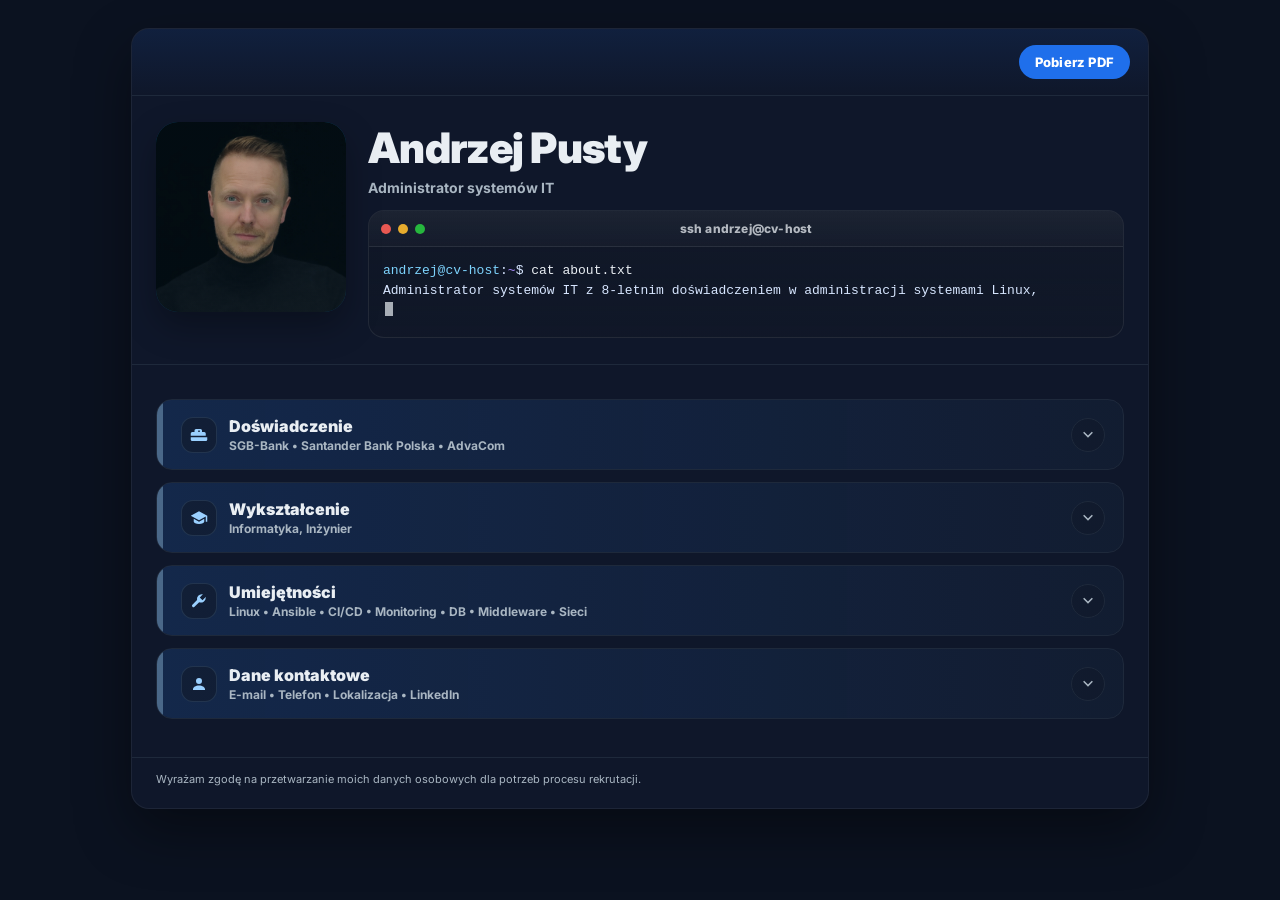
==== index.html @ fb17d96f "test" ====
<!DOCTYPE html>
<html lang="pl">
<head>
<meta charset="UTF-8" />
<meta name="viewport" content="width=device-width, initial-scale=1.0"/>
<title>Andrzej Pusty — CV</title>
<meta name="description" content="Administrator systemów IT. Linux, automatyzacja, CI/CD, monitoring, bazy danych, HA.">

<link rel="preconnect" href="https://fonts.googleapis.com">
<link rel="preconnect" href="https://fonts.gstatic.com" crossorigin>
<link href="https://fonts.googleapis.com/css2?family=Inter:wght@400;600;700;800;900&display=swap" rel="stylesheet">

<style>
/* ZAWSZE DARK */
:root{
  --navy:#0b4f78;
  --navy2:#083f60;
  --accent:#1f6feb;

  --text:#e9eef3;
  --muted:#a9b6c2;
  --line:#1e293b;

  --bg:#0f172a;
  --pageBg:#0b1220;

  --card:#111827;
  --shadow:0 22px 55px rgba(0,0,0,.40);

  --chip:#132a3d;
  --chipText:#9ad0ff;

  --radius:18px;
}

*{box-sizing:border-box;}
body{
  margin:0;
  font-family:Inter, Arial, sans-serif;
  background:var(--pageBg);
  color:var(--text);
}

/* page */
.wrap{
  max-width:1050px;
  margin:28px auto;
  padding:0 16px;
}

.shell{
  background:var(--bg);
  border-radius:var(--radius);
  box-shadow:var(--shadow);
  overflow:hidden;
  border:1px solid rgba(255,255,255,.06);
}

/* header / actions */
.topbar{
  display:flex;
  justify-content:flex-end;
  gap:12px;
  padding:16px 18px;
  border-bottom:1px solid var(--line);
  background:linear-gradient(180deg, rgba(31,111,235,.10), rgba(31,111,235,0));
}

.btn{
  border:0;
  cursor:pointer;
  border-radius:999px;
  padding:9px 16px;
  font-weight:800;
  font-size:13px;
  background:var(--accent);
  color:#fff;
  transition:.2s;
  letter-spacing:.2px;
  text-decoration:none;
  display:inline-flex;
  align-items:center;
  justify-content:center;
}
.btn:hover{
  transform:translateY(-2px);
  box-shadow:0 10px 20px rgba(0,0,0,.25);
}

/* hero */
.hero{
  display:grid;
  grid-template-columns: 190px 1fr;
  gap:22px;
  padding:26px 24px;
  border-bottom:1px solid var(--line);
}

.avatar{
  width:190px;
  height:190px;
  border-radius:22px;
  overflow:hidden;
  background:linear-gradient(180deg, var(--navy), var(--navy2));
  position:relative;
  box-shadow:0 14px 34px rgba(0,0,0,.30);
}
.avatar img{
  width:100%;
  height:100%;
  object-fit:cover;
  display:block;
  filter:saturate(1.05) contrast(1.02);
}
.avatar::after{
  content:"";
  position:absolute;
  inset:0;
  background:linear-gradient(180deg, rgba(11,79,120,.14), rgba(8,63,96,.18));
  pointer-events:none;
}

/* hero text */
.hero h1{
  margin:0;
  font-size:42px;
  font-weight:900;
  letter-spacing:-.7px;
}
.hero .role{
  margin:6px 0 14px;
  font-size:14px;
  color:var(--muted);
  font-weight:700;
}

/* TERMINAL */
.terminal{
  border:1px solid rgba(255,255,255,.08);
  border-radius:16px;
  overflow:hidden;
  max-width:820px;
  background:linear-gradient(180deg, rgba(17,24,39,.85), rgba(17,24,39,.65));
}

.term-bar{
  display:flex;
  align-items:center;
  justify-content:space-between;
  padding:10px 12px;
  border-bottom:1px solid rgba(255,255,255,.06);
  background:linear-gradient(180deg, rgba(255,255,255,.05), rgba(255,255,255,.02));
}

.dots{
  display:flex;
  gap:7px;
}
.dot{
  width:10px;
  height:10px;
  border-radius:999px;
  opacity:.9;
}
.dot.red{ background:#ff5f57; }
.dot.yellow{ background:#febc2e; }
.dot.green{ background:#28c840; }

.term-title{
  font-size:12px;
  font-weight:800;
  color:rgba(233,238,243,.75);
  letter-spacing:.2px;
}
.term-body{
  padding:14px 14px 16px;
  font-family: ui-monospace, SFMono-Regular, Menlo, Monaco, Consolas, "Liberation Mono", "Courier New", monospace;
  font-size:13px;
  line-height:1.55;
  color:#d7e6ff;
}

.prompt{
  color:#7dd3fc;
}
.path{
  color:#a78bfa;
}
.cmd{
  color:#e9eef3;
}

#typeTarget{
  white-space:pre-wrap; /* zachowaj nowe linie */
  word-break:break-word;
}

/* kursor */
.cursor{
  display:inline-block;
  width:8px;
  margin-left:2px;
  background:rgba(233,238,243,.7);
  height:1.1em;
  vertical-align:-2px;
  animation:blink 1s steps(2, jump-none) infinite;
}
@keyframes blink{
  50%{ opacity:0; }
}

/* accordions */
.content{
  padding:22px 24px 26px;
}

details.acc{
  background:var(--card);
  border:1px solid var(--line);
  border-radius:16px;
  padding:0;
  margin:12px 0;
  overflow:hidden;
  transition:.2s ease;
}

/* niebieskie wyróżnienie */
summary{
  list-style:none;
  cursor:pointer;
  padding:16px 18px;
  display:flex;
  align-items:center;
  justify-content:space-between;
  gap:12px;
  user-select:none;

  background:linear-gradient(90deg, rgba(31,111,235,.18), rgba(31,111,235,.05));
  border-left:6px solid rgba(154,208,255,.42);
}
summary::-webkit-details-marker{display:none;}

.sum-left{
  display:flex;
  align-items:center;
  gap:12px;
  min-width:0;
}
.icon{
  width:36px;
  height:36px;
  border-radius:12px;
  background:rgba(17,24,39,.55);
  display:grid;
  place-items:center;
  color:#9ad0ff;
  flex:0 0 auto;
  border:1px solid rgba(154,208,255,.12);
}
.sum-title{
  font-weight:900;
  font-size:16px;
  margin:0;
}
.sum-hint{
  font-size:12px;
  font-weight:700;
  color:var(--muted);
  margin-top:2px;

  white-space:nowrap;
  overflow:hidden;
  text-overflow:ellipsis;
  max-width:560px;
}

.chev{
  width:34px;
  height:34px;
  border-radius:999px;
  border:1px solid var(--line);
  display:grid;
  place-items:center;
  color:var(--muted);
  transition:.2s ease;
  flex:0 0 auto;
  background:rgba(17,24,39,.40);
}
details[open] summary .chev{
  transform:rotate(180deg);
  color:#9ad0ff;
  border-color:rgba(154,208,255,.20);
}
details.acc[open]{
  box-shadow:0 14px 30px rgba(0,0,0,.25);
}

.acc-body{
  padding:0 18px 18px 18px;
  border-top:1px solid var(--line);
}

/* inner cards */
.item{
  border:1px solid var(--line);
  border-radius:14px;
  padding:16px 16px;
  margin-top:14px;
  background:linear-gradient(180deg, rgba(255,255,255,.03), rgba(255,255,255,0));
}

.date{
  font-size:12px;
  font-weight:800;
  color:var(--muted);
  margin-bottom:6px;
}
.title{
  font-size:16px;
  font-weight:900;
  margin:0;
}
.company{
  font-size:14px;
  font-style:italic;
  color:var(--muted);
  margin:4px 0 10px;
}
.bullets{
  margin:0;
  padding-left:18px;
  font-size:14px;
  line-height:1.65;
}

/* chips */
.chips{ margin-top:10px; }
.chip{
  display:inline-flex;
  align-items:center;
  padding:7px 13px;
  border-radius:999px;
  font-size:12px;
  font-weight:800;
  background:var(--chip);
  color:var(--chipText);
  margin:6px 8px 0 0;
  border:1px solid rgba(154,208,255,.14);
}

/* contact grid */
.contact-grid{
  display:grid;
  grid-template-columns:1fr 1fr;
  gap:12px;
  margin-top:14px;
}
.kv{
  border:1px solid var(--line);
  border-radius:14px;
  padding:14px;
  background:linear-gradient(180deg, rgba(31,111,235,.08), rgba(31,111,235,0));
}
.k{
  font-size:11px;
  font-weight:900;
  letter-spacing:.9px;
  text-transform:uppercase;
  color:var(--muted);
  margin-bottom:6px;
}
.v{
  font-size:14px;
  font-weight:700;
}
.v a{
  color:inherit;
  text-decoration:none;
  border-bottom:1px dashed rgba(154,208,255,.35);
}
.v a:hover{ border-bottom-style:solid; }

/* footer */
.footer{
  font-size:11px;
  color:var(--muted);
  padding:14px 24px 22px;
  border-top:1px solid var(--line);
}

/* responsive */
@media(max-width:780px){
  .hero{ grid-template-columns:1fr; }
  .avatar{ width:150px; height:150px; }
  .hero h1{ font-size:34px; }
  .contact-grid{ grid-template-columns:1fr; }

  /* MOBILE: zawijaj hinty do 2 linii */
  .sum-hint{
    white-space:normal;
    overflow:visible;
    text-overflow:clip;
    max-width:none;

    display:-webkit-box;
    -webkit-line-clamp:2;
    -webkit-box-orient:vertical;
    line-height:1.25;
  }

  summary{ padding:14px 14px; }
  .sum-left{ gap:10px; }
  .icon{ width:34px; height:34px; border-radius:11px; }
}

/* PRINT (zostawiamy, ale PDF pobierasz jako plik z linka) */
@media print{
  body{ background:#fff; color:#111; }
  .wrap{ margin:0; padding:0; }
  .shell{ box-shadow:none; border:none; border-radius:0; }
  .topbar{ display:none; }
}
</style>
</head>

<body>

<div class="wrap">
  <div class="shell">

    <div class="topbar">
      <a class="btn" href="CV_Andrzej%20Pusty.pdf" download="CV_Andrzej Pusty.pdf">Pobierz PDF</a>
    </div>

    <section class="hero">
      <div class="avatar" aria-label="Zdjęcie profilowe">
        <img src="andrzej.jpg" alt="Andrzej Pusty" />
      </div>

      <div>
        <h1>Andrzej Pusty</h1>
        <div class="role">Administrator systemów IT</div>

        <!-- Terminal z animacją pisania -->
        <div class="terminal" aria-label="Opis w stylu terminala">
          <div class="term-bar">
            <div class="dots" aria-hidden="true">
              <span class="dot red"></span>
              <span class="dot yellow"></span>
              <span class="dot green"></span>
            </div>
            <div class="term-title">ssh andrzej@cv-host</div>
            <div style="width:44px"></div>
          </div>
          <div class="term-body">
            <div>
              <span class="prompt">andrzej@cv-host</span>:<span class="path">~</span>$ <span class="cmd">cat about.txt</span>
            </div>
            <div id="typeTarget"></div><span class="cursor" id="cursor"></span>
          </div>
        </div>

      </div>
    </section>

    <section class="content">

      <!-- DOŚWIADCZENIE -->
      <details class="acc" id="exp">
        <summary>
          <div class="sum-left">
            <div class="icon" aria-hidden="true">
              <svg width="18" height="18" viewBox="0 0 24 24" fill="currentColor">
                <path d="M10 4h4a2 2 0 0 1 2 2v2h3a2 2 0 0 1 2 2v3H1v-3a2 2 0 0 1 2-2h3V6a2 2 0 0 1 2-2zm1 4h2V6h-2v2z"/>
                <path d="M1 15h22v3a2 2 0 0 1-2 2H3a2 2 0 0 1-2-2v-3z"/>
              </svg>
            </div>
            <div>
              <div class="sum-title">Doświadczenie</div>
              <div class="sum-hint">SGB-Bank • Santander Bank Polska • AdvaCom</div>
            </div>
          </div>
          <div class="chev" aria-hidden="true">
            <svg width="18" height="18" viewBox="0 0 24 24" fill="currentColor">
              <path d="M12 15.5 5.5 9l1.4-1.4L12 12.7l5.1-5.1L18.5 9 12 15.5z"/>
            </svg>
          </div>
        </summary>

        <div class="acc-body">
          <div class="item">
            <div class="date">12.2024 – obecnie</div>
            <p class="title">Administrator systemów IT</p>
            <p class="company">SGB-Bank</p>
            <ul class="bullets">
              <li>Administracja systemami Linux oraz aplikacjami bankowymi</li>
              <li>Automatyzacja procesów (Ansible, Bash)</li>
              <li>Analiza logów i rozwiązywanie problemów</li>
              <li>Współpraca z developerami</li>
            </ul>
            <div class="chips">
              <span class="chip">Linux</span>
              <span class="chip">Ansible</span>
              <span class="chip">Docker</span>
            </div>
          </div>

          <div class="item">
            <div class="date">02.2018 – 11.2024</div>
            <p class="title">Administrator systemów IT</p>
            <p class="company">Santander Bank Polska</p>
            <ul class="bullets">
              <li>Administracja Linux</li>
              <li>Docker i CI/CD</li>
              <li>Wdrażanie aplikacji test/prod</li>
              <li>Patchowanie, on-call, DR</li>
              <li>Zarządzanie bazami danych</li>
            </ul>
            <div class="chips">
              <span class="chip">Linux</span>
              <span class="chip">Docker</span>
              <span class="chip">PostgreSQL</span>
              <span class="chip">Oracle</span>
            </div>
          </div>

          <div class="item">
            <div class="date">02.2009 – 04.2018</div>
            <p class="title">Informatyk</p>
            <p class="company">AdvaCom Sp. z o.o.</p>
            <ul class="bullets">
              <li>LAN/WLAN/WAN</li>
              <li>VMware, Windows, Linux</li>
              <li>Firewall (Fortigate, Cisco)</li>
              <li>Backup i wsparcie użytkowników</li>
            </ul>
            <div class="chips">
              <span class="chip">VMware</span>
              <span class="chip">Windows</span>
              <span class="chip">Nagios</span>
            </div>
          </div>
        </div>
      </details>

      <!-- WYKSZTAŁCENIE -->
      <details class="acc" id="edu">
        <summary>
          <div class="sum-left">
            <div class="icon" aria-hidden="true">
              <svg width="18" height="18" viewBox="0 0 24 24" fill="currentColor">
                <path d="M12 3 1 9l11 6 9-4.9V17h2V9L12 3z"/>
                <path d="M5 13v4c0 1 3 3 7 3s7-2 7-3v-4l-7 4-7-4z"/>
              </svg>
            </div>
            <div>
              <div class="sum-title">Wykształcenie</div>
              <div class="sum-hint">Informatyka, Inżynier</div>
            </div>
          </div>
          <div class="chev" aria-hidden="true">
            <svg width="18" height="18" viewBox="0 0 24 24" fill="currentColor">
              <path d="M12 15.5 5.5 9l1.4-1.4L12 12.7l5.1-5.1L18.5 9 12 15.5z"/>
            </svg>
          </div>
        </summary>

        <div class="acc-body">
          <div class="item">
            <div class="date">10.2002 – 05.2006</div>
            <p class="title">Informatyka, Inżynier</p>
            <p class="company">Wyższa Szkoła Humanistyczno-Ekonomiczna w Łodzi</p>
          </div>
        </div>
      </details>

      <!-- UMIEJĘTNOŚCI -->
      <details class="acc" id="skills">
        <summary>
          <div class="sum-left">
            <div class="icon" aria-hidden="true">
              <svg width="18" height="18" viewBox="0 0 24 24" fill="currentColor">
                <path d="M21 7.5a6.5 6.5 0 0 1-8.8 6.1L6 19.8a2 2 0 0 1-2.8 0 2 2 0 0 1 0-2.8l6.2-6.2A6.5 6.5 0 0 1 16.5 3c.2 0 .5 0 .7.1L13 7.3l3.7 3.7 4.2-4.2c.1.2.1.5.1.7z"/>
              </svg>
            </div>
            <div>
              <div class="sum-title">Umiejętności</div>
              <div class="sum-hint">Linux • Ansible • CI/CD • Monitoring • DB • Middleware • Sieci</div>
            </div>
          </div>
          <div class="chev" aria-hidden="true">
            <svg width="18" height="18" viewBox="0 0 24 24" fill="currentColor">
              <path d="M12 15.5 5.5 9l1.4-1.4L12 12.7l5.1-5.1L18.5 9 12 15.5z"/>
            </svg>
          </div>
        </summary>

        <div class="acc-body">
          <div class="chips">
            <span class="chip">Linux (RHEL)</span>
            <span class="chip">Windows Server</span>
            <span class="chip">Ansible</span>
            <span class="chip">Bash</span>
            <span class="chip">Jenkins</span>
            <span class="chip">GitLab CI/CD</span>
            <span class="chip">Zabbix</span>
            <span class="chip">Nagios</span>
            <span class="chip">Grafana</span>
            <span class="chip">Dynatrace</span>
            <span class="chip">Docker</span>
            <span class="chip">Tomcat</span>
            <span class="chip">Apache</span>
            <span class="chip">PostgreSQL</span>
            <span class="chip">Oracle</span>
            <span class="chip">MongoDB</span>
            <span class="chip">Kafka</span>
            <span class="chip">RabbitMQ</span>
            <span class="chip">Hazelcast</span>
            <span class="chip">Fortigate</span>
            <span class="chip">SonicWall</span>
            <span class="chip">Cisco</span>
          </div>

          <div class="item" style="margin-top:14px;">
            <div class="date">Certyfikat</div>
            <p class="title">Cisco CCNA (200-125)</p>
          </div>
        </div>
      </details>

      <!-- KONTAKT -->
      <details class="acc" id="contact">
        <summary>
          <div class="sum-left">
            <div class="icon" aria-hidden="true">
              <svg width="18" height="18" viewBox="0 0 24 24" fill="currentColor">
                <path d="M12 12a4 4 0 1 0-4-4 4 4 0 0 0 4 4zm0 2c-4.4 0-8 2.2-8 5v1h16v-1c0-2.8-3.6-5-8-5z"/>
              </svg>
            </div>
            <div>
              <div class="sum-title">Dane kontaktowe</div>
              <div class="sum-hint">E-mail • Telefon • Lokalizacja • LinkedIn</div>
            </div>
          </div>
          <div class="chev" aria-hidden="true">
            <svg width="18" height="18" viewBox="0 0 24 24" fill="currentColor">
              <path d="M12 15.5 5.5 9l1.4-1.4L12 12.7l5.1-5.1L18.5 9 12 15.5z"/>
            </svg>
          </div>
        </summary>

        <div class="acc-body">
          <div class="contact-grid">
            <div class="kv">
              <div class="k">E-mail</div>
              <div class="v"><a href="mailto:andrzej.pusty@gmail.com">andrzej.pusty@gmail.com</a></div>
            </div>

            <div class="kv">
              <div class="k">Telefon</div>
              <div class="v"><a href="tel:+48697474570">+48 697 474 570</a></div>
            </div>

            <div class="kv">
              <div class="k">Lokalizacja</div>
              <div class="v">Poznań</div>
            </div>

            <div class="kv">
              <div class="k">LinkedIn</div>
              <div class="v">
                <a href="https://www.linkedin.com/in/example-profile" target="_blank" rel="noreferrer">
                  linkedin.com/in/example-profile
                </a>
              </div>
            </div>
          </div>
        </div>
      </details>

    </section>

    <div class="footer">
      Wyrażam zgodę na przetwarzanie moich danych osobowych dla potrzeb procesu rekrutacji.
    </div>

  </div>
</div>

<script>
/* zawsze zwinięte na starcie */
function closeAllAccordions(){
  document.querySelectorAll('details.acc').forEach(d => {
    d.removeAttribute('open');
    d.open = false;
  });
}
document.addEventListener('DOMContentLoaded', closeAllAccordions);

/* Typewriter (terminal) */
const aboutText =
`Administrator systemów IT z 8-letnim doświadczeniem w administracji systemami Linux,
automatyzacji procesów IT oraz zarządzaniu bazami danych. Specjalizuję się w
monitorowaniu systemów, analizie logów i utrzymaniu infrastruktury IT. Posiadam
doświadczenie w pracy z rozwiązaniami CI/CD, zapewnianiu wysokiej dostępności usług oraz
optymalizacji procesów IT. Skutecznie rozwiązuję problemy aplikacyjne i systemowe w
środowiskach testowych oraz produkcyjnych`;

function typeInto(el, text, speedMs = 16){
  let i = 0;
  const tick = () => {
    // „pisanie” znak po znaku
    el.textContent = text.slice(0, i);
    i++;
    if(i <= text.length){
      // lekka losowość jak w terminalu
      const jitter = Math.random() < 0.04 ? 70 : 0;
      setTimeout(tick, speedMs + jitter);
    }else{
      // schowaj kursor po zakończeniu po chwili
      const cursor = document.getElementById('cursor');
      if(cursor) setTimeout(() => cursor.style.display = 'none', 600);
    }
  };
  tick();
}

document.addEventListener('DOMContentLoaded', () => {
  const target = document.getElementById('typeTarget');
  if(target) typeInto(target, aboutText, 14);
});
</script>

</body>
</html>
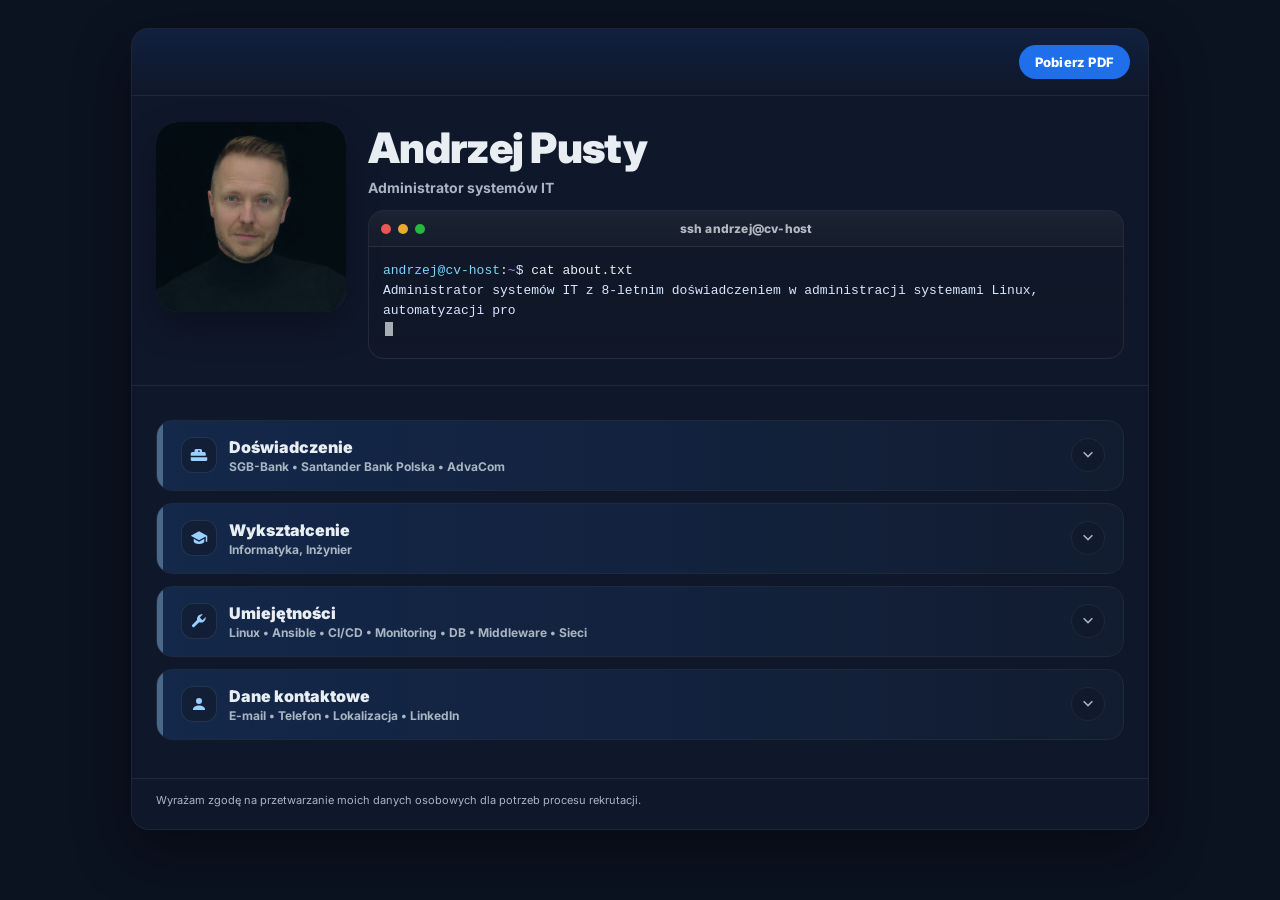
==== commit feae01a1: "test" ====
--- a/index.html
+++ b/index.html
@@ -669,8 +669,8 @@
             <div class="kv">
               <div class="k">LinkedIn</div>
               <div class="v">
-                <a href="https://www.linkedin.com/in/example-profile" target="_blank" rel="noreferrer">
-                  linkedin.com/in/example-profile
+                <a href="https://www.linkedin.com/in/andrzej-pusty" target="_blank" rel="noreferrer">
+                  linkedin.com/in/andrzej-pusty
                 </a>
               </div>
             </div>
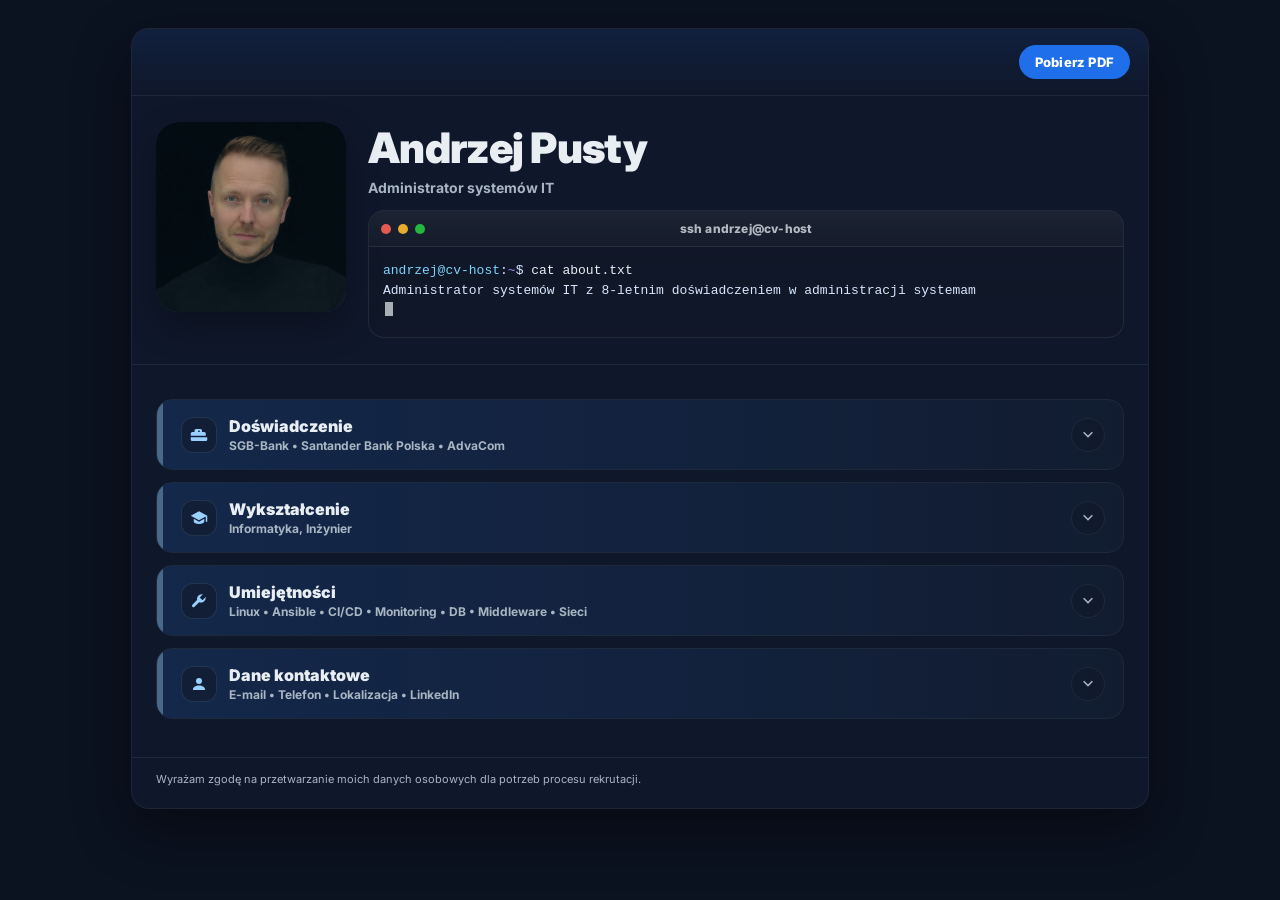
==== commit f33325d1: "Improve CV page accessibility and SEO metadata" ====
--- a/index.html
+++ b/index.html
@@ -5,6 +5,14 @@
 <meta name="viewport" content="width=device-width, initial-scale=1.0"/>
 <title>Andrzej Pusty — CV</title>
 <meta name="description" content="Administrator systemów IT. Linux, automatyzacja, CI/CD, monitoring, bazy danych, HA.">
+<link rel="canonical" href="./">
+<meta property="og:type" content="website">
+<meta property="og:locale" content="pl_PL">
+<meta property="og:title" content="Andrzej Pusty — CV">
+<meta property="og:description" content="Administrator systemów IT. Linux, automatyzacja, CI/CD, monitoring, bazy danych, HA.">
+<meta name="twitter:card" content="summary_large_image">
+<meta name="twitter:title" content="Andrzej Pusty — CV">
+<meta name="twitter:description" content="Administrator systemów IT. Linux, automatyzacja, CI/CD, monitoring, bazy danych, HA.">
 
 <link rel="preconnect" href="https://fonts.googleapis.com">
 <link rel="preconnect" href="https://fonts.gstatic.com" crossorigin>
@@ -86,6 +94,12 @@
   transform:translateY(-2px);
   box-shadow:0 10px 20px rgba(0,0,0,.25);
 }
+.btn:focus-visible,
+summary:focus-visible,
+.v a:focus-visible{
+  outline:2px solid #9ad0ff;
+  outline-offset:3px;
+}
 
 /* hero */
 .hero{
@@ -413,6 +427,13 @@
   .icon{ width:34px; height:34px; border-radius:11px; }
 }
 
+@media (prefers-reduced-motion: reduce){
+  *, *::before, *::after{
+    animation:none !important;
+    transition:none !important;
+  }
+}
+
 /* PRINT (zostawiamy, ale PDF pobierasz jako plik z linka) */
 @media print{
   body{ background:#fff; color:#111; }
@@ -456,7 +477,7 @@
             <div>
               <span class="prompt">andrzej@cv-host</span>:<span class="path">~</span>$ <span class="cmd">cat about.txt</span>
             </div>
-            <div id="typeTarget"></div><span class="cursor" id="cursor"></span>
+            <div id="typeTarget">Administrator systemów IT z 8-letnim doświadczeniem w administracji systemami Linux, automatyzacji procesów IT oraz zarządzaniu bazami danych. Specjalizuję się w monitorowaniu systemów, analizie logów i utrzymaniu infrastruktury IT. Posiadam doświadczenie w pracy z rozwiązaniami CI/CD, zapewnianiu wysokiej dostępności usług oraz optymalizacji procesów IT. Skutecznie rozwiązuję problemy aplikacyjne i systemowe w środowiskach testowych oraz produkcyjnych.</div><span class="cursor" id="cursor"></span>
           </div>
         </div>
 
@@ -698,13 +719,7 @@
 document.addEventListener('DOMContentLoaded', closeAllAccordions);
 
 /* Typewriter (terminal) */
-const aboutText =
-`Administrator systemów IT z 8-letnim doświadczeniem w administracji systemami Linux,
-automatyzacji procesów IT oraz zarządzaniu bazami danych. Specjalizuję się w
-monitorowaniu systemów, analizie logów i utrzymaniu infrastruktury IT. Posiadam
-doświadczenie w pracy z rozwiązaniami CI/CD, zapewnianiu wysokiej dostępności usług oraz
-optymalizacji procesów IT. Skutecznie rozwiązuję problemy aplikacyjne i systemowe w
-środowiskach testowych oraz produkcyjnych`;
+const aboutText = (document.getElementById('typeTarget')?.textContent || '').trim();
 
 function typeInto(el, text, speedMs = 16){
   let i = 0;
@@ -727,9 +742,19 @@
 
 document.addEventListener('DOMContentLoaded', () => {
   const target = document.getElementById('typeTarget');
-  if(target) typeInto(target, aboutText, 14);
+  const cursor = document.getElementById('cursor');
+  if(!target) return;
+
+  const reduceMotion = window.matchMedia('(prefers-reduced-motion: reduce)').matches;
+  if(reduceMotion){
+    target.textContent = aboutText;
+    if(cursor) cursor.style.display = 'none';
+    return;
+  }
+
+  typeInto(target, aboutText, 14);
 });
 </script>
 
 </body>
-</html>+</html>
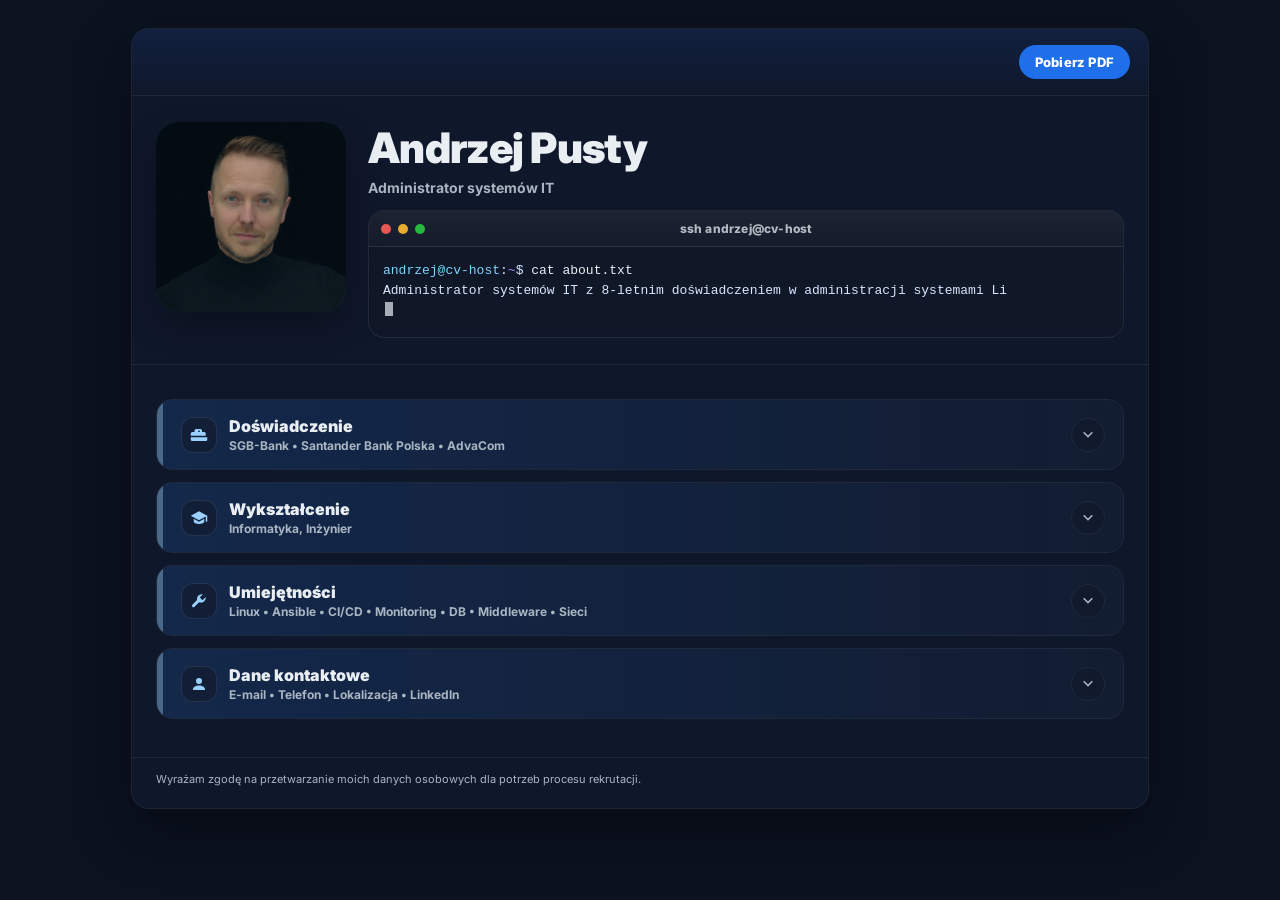
==== commit e3766b97: "Set production canonical and social image metadata" ====
--- a/index.html
+++ b/index.html
@@ -5,14 +5,18 @@
 <meta name="viewport" content="width=device-width, initial-scale=1.0"/>
 <title>Andrzej Pusty — CV</title>
 <meta name="description" content="Administrator systemów IT. Linux, automatyzacja, CI/CD, monitoring, bazy danych, HA.">
-<link rel="canonical" href="./">
+<link rel="canonical" href="https://www.andrzejpusty.pl/">
 <meta property="og:type" content="website">
 <meta property="og:locale" content="pl_PL">
 <meta property="og:title" content="Andrzej Pusty — CV">
 <meta property="og:description" content="Administrator systemów IT. Linux, automatyzacja, CI/CD, monitoring, bazy danych, HA.">
+<meta property="og:url" content="https://www.andrzejpusty.pl/">
+<meta property="og:image" content="https://www.andrzejpusty.pl/andrzej.jpg">
+<meta property="og:image:alt" content="Andrzej Pusty — zdjęcie profilowe">
 <meta name="twitter:card" content="summary_large_image">
 <meta name="twitter:title" content="Andrzej Pusty — CV">
 <meta name="twitter:description" content="Administrator systemów IT. Linux, automatyzacja, CI/CD, monitoring, bazy danych, HA.">
+<meta name="twitter:image" content="https://www.andrzejpusty.pl/andrzej.jpg">
 
 <link rel="preconnect" href="https://fonts.googleapis.com">
 <link rel="preconnect" href="https://fonts.gstatic.com" crossorigin>
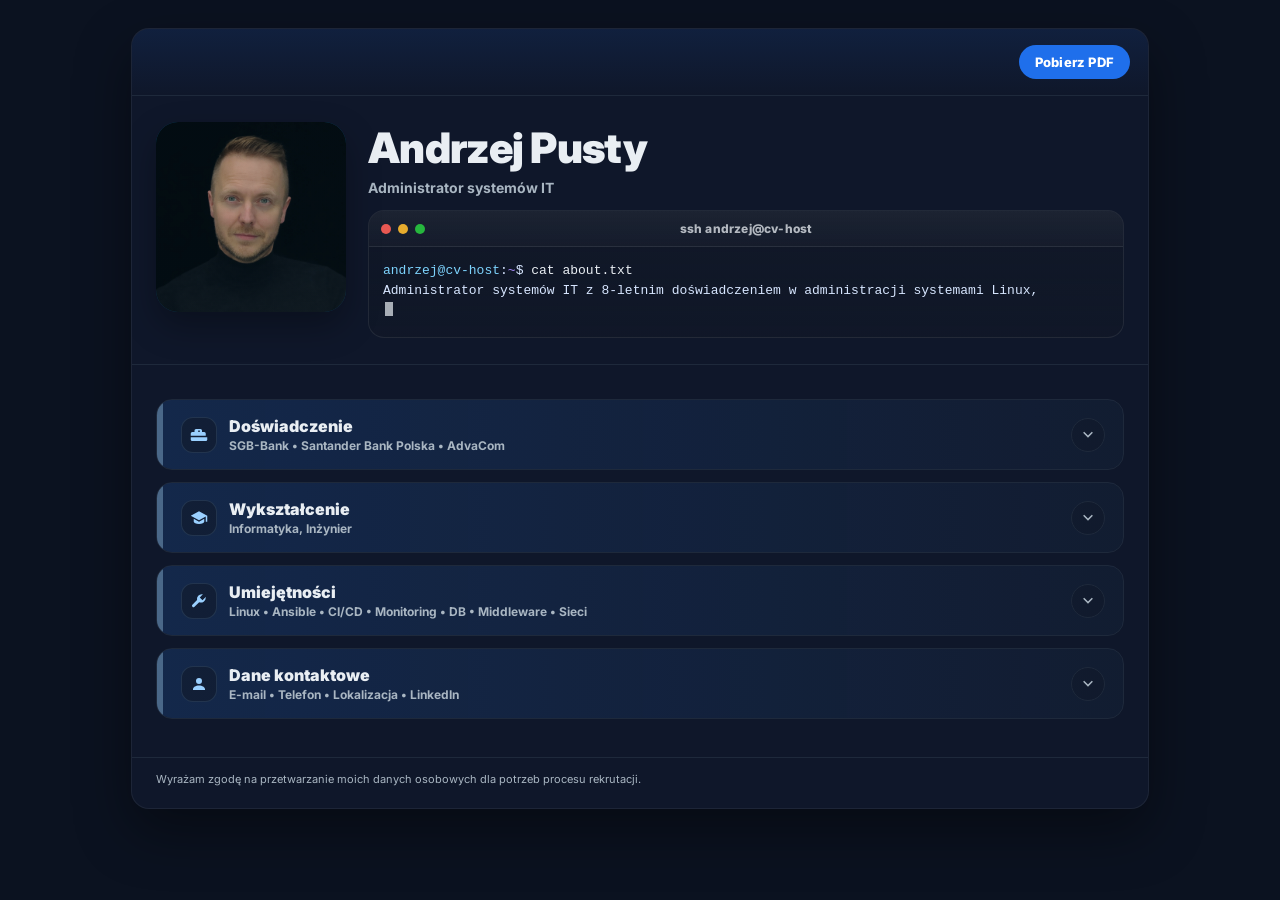
==== commit bb9e05b2: "Extract inline styles to external stylesheet" ====
--- a/index.html
+++ b/index.html
@@ -22,430 +22,7 @@
 <link rel="preconnect" href="https://fonts.gstatic.com" crossorigin>
 <link href="https://fonts.googleapis.com/css2?family=Inter:wght@400;600;700;800;900&display=swap" rel="stylesheet">
 
-<style>
-/* ZAWSZE DARK */
-:root{
-  --navy:#0b4f78;
-  --navy2:#083f60;
-  --accent:#1f6feb;
-
-  --text:#e9eef3;
-  --muted:#a9b6c2;
-  --line:#1e293b;
-
-  --bg:#0f172a;
-  --pageBg:#0b1220;
-
-  --card:#111827;
-  --shadow:0 22px 55px rgba(0,0,0,.40);
-
-  --chip:#132a3d;
-  --chipText:#9ad0ff;
-
-  --radius:18px;
-}
-
-*{box-sizing:border-box;}
-body{
-  margin:0;
-  font-family:Inter, Arial, sans-serif;
-  background:var(--pageBg);
-  color:var(--text);
-}
-
-/* page */
-.wrap{
-  max-width:1050px;
-  margin:28px auto;
-  padding:0 16px;
-}
-
-.shell{
-  background:var(--bg);
-  border-radius:var(--radius);
-  box-shadow:var(--shadow);
-  overflow:hidden;
-  border:1px solid rgba(255,255,255,.06);
-}
-
-/* header / actions */
-.topbar{
-  display:flex;
-  justify-content:flex-end;
-  gap:12px;
-  padding:16px 18px;
-  border-bottom:1px solid var(--line);
-  background:linear-gradient(180deg, rgba(31,111,235,.10), rgba(31,111,235,0));
-}
-
-.btn{
-  border:0;
-  cursor:pointer;
-  border-radius:999px;
-  padding:9px 16px;
-  font-weight:800;
-  font-size:13px;
-  background:var(--accent);
-  color:#fff;
-  transition:.2s;
-  letter-spacing:.2px;
-  text-decoration:none;
-  display:inline-flex;
-  align-items:center;
-  justify-content:center;
-}
-.btn:hover{
-  transform:translateY(-2px);
-  box-shadow:0 10px 20px rgba(0,0,0,.25);
-}
-.btn:focus-visible,
-summary:focus-visible,
-.v a:focus-visible{
-  outline:2px solid #9ad0ff;
-  outline-offset:3px;
-}
-
-/* hero */
-.hero{
-  display:grid;
-  grid-template-columns: 190px 1fr;
-  gap:22px;
-  padding:26px 24px;
-  border-bottom:1px solid var(--line);
-}
-
-.avatar{
-  width:190px;
-  height:190px;
-  border-radius:22px;
-  overflow:hidden;
-  background:linear-gradient(180deg, var(--navy), var(--navy2));
-  position:relative;
-  box-shadow:0 14px 34px rgba(0,0,0,.30);
-}
-.avatar img{
-  width:100%;
-  height:100%;
-  object-fit:cover;
-  display:block;
-  filter:saturate(1.05) contrast(1.02);
-}
-.avatar::after{
-  content:"";
-  position:absolute;
-  inset:0;
-  background:linear-gradient(180deg, rgba(11,79,120,.14), rgba(8,63,96,.18));
-  pointer-events:none;
-}
-
-/* hero text */
-.hero h1{
-  margin:0;
-  font-size:42px;
-  font-weight:900;
-  letter-spacing:-.7px;
-}
-.hero .role{
-  margin:6px 0 14px;
-  font-size:14px;
-  color:var(--muted);
-  font-weight:700;
-}
-
-/* TERMINAL */
-.terminal{
-  border:1px solid rgba(255,255,255,.08);
-  border-radius:16px;
-  overflow:hidden;
-  max-width:820px;
-  background:linear-gradient(180deg, rgba(17,24,39,.85), rgba(17,24,39,.65));
-}
-
-.term-bar{
-  display:flex;
-  align-items:center;
-  justify-content:space-between;
-  padding:10px 12px;
-  border-bottom:1px solid rgba(255,255,255,.06);
-  background:linear-gradient(180deg, rgba(255,255,255,.05), rgba(255,255,255,.02));
-}
-
-.dots{
-  display:flex;
-  gap:7px;
-}
-.dot{
-  width:10px;
-  height:10px;
-  border-radius:999px;
-  opacity:.9;
-}
-.dot.red{ background:#ff5f57; }
-.dot.yellow{ background:#febc2e; }
-.dot.green{ background:#28c840; }
-
-.term-title{
-  font-size:12px;
-  font-weight:800;
-  color:rgba(233,238,243,.75);
-  letter-spacing:.2px;
-}
-.term-body{
-  padding:14px 14px 16px;
-  font-family: ui-monospace, SFMono-Regular, Menlo, Monaco, Consolas, "Liberation Mono", "Courier New", monospace;
-  font-size:13px;
-  line-height:1.55;
-  color:#d7e6ff;
-}
-
-.prompt{
-  color:#7dd3fc;
-}
-.path{
-  color:#a78bfa;
-}
-.cmd{
-  color:#e9eef3;
-}
-
-#typeTarget{
-  white-space:pre-wrap; /* zachowaj nowe linie */
-  word-break:break-word;
-}
-
-/* kursor */
-.cursor{
-  display:inline-block;
-  width:8px;
-  margin-left:2px;
-  background:rgba(233,238,243,.7);
-  height:1.1em;
-  vertical-align:-2px;
-  animation:blink 1s steps(2, jump-none) infinite;
-}
-@keyframes blink{
-  50%{ opacity:0; }
-}
-
-/* accordions */
-.content{
-  padding:22px 24px 26px;
-}
-
-details.acc{
-  background:var(--card);
-  border:1px solid var(--line);
-  border-radius:16px;
-  padding:0;
-  margin:12px 0;
-  overflow:hidden;
-  transition:.2s ease;
-}
-
-/* niebieskie wyróżnienie */
-summary{
-  list-style:none;
-  cursor:pointer;
-  padding:16px 18px;
-  display:flex;
-  align-items:center;
-  justify-content:space-between;
-  gap:12px;
-  user-select:none;
-
-  background:linear-gradient(90deg, rgba(31,111,235,.18), rgba(31,111,235,.05));
-  border-left:6px solid rgba(154,208,255,.42);
-}
-summary::-webkit-details-marker{display:none;}
-
-.sum-left{
-  display:flex;
-  align-items:center;
-  gap:12px;
-  min-width:0;
-}
-.icon{
-  width:36px;
-  height:36px;
-  border-radius:12px;
-  background:rgba(17,24,39,.55);
-  display:grid;
-  place-items:center;
-  color:#9ad0ff;
-  flex:0 0 auto;
-  border:1px solid rgba(154,208,255,.12);
-}
-.sum-title{
-  font-weight:900;
-  font-size:16px;
-  margin:0;
-}
-.sum-hint{
-  font-size:12px;
-  font-weight:700;
-  color:var(--muted);
-  margin-top:2px;
-
-  white-space:nowrap;
-  overflow:hidden;
-  text-overflow:ellipsis;
-  max-width:560px;
-}
-
-.chev{
-  width:34px;
-  height:34px;
-  border-radius:999px;
-  border:1px solid var(--line);
-  display:grid;
-  place-items:center;
-  color:var(--muted);
-  transition:.2s ease;
-  flex:0 0 auto;
-  background:rgba(17,24,39,.40);
-}
-details[open] summary .chev{
-  transform:rotate(180deg);
-  color:#9ad0ff;
-  border-color:rgba(154,208,255,.20);
-}
-details.acc[open]{
-  box-shadow:0 14px 30px rgba(0,0,0,.25);
-}
-
-.acc-body{
-  padding:0 18px 18px 18px;
-  border-top:1px solid var(--line);
-}
-
-/* inner cards */
-.item{
-  border:1px solid var(--line);
-  border-radius:14px;
-  padding:16px 16px;
-  margin-top:14px;
-  background:linear-gradient(180deg, rgba(255,255,255,.03), rgba(255,255,255,0));
-}
-
-.date{
-  font-size:12px;
-  font-weight:800;
-  color:var(--muted);
-  margin-bottom:6px;
-}
-.title{
-  font-size:16px;
-  font-weight:900;
-  margin:0;
-}
-.company{
-  font-size:14px;
-  font-style:italic;
-  color:var(--muted);
-  margin:4px 0 10px;
-}
-.bullets{
-  margin:0;
-  padding-left:18px;
-  font-size:14px;
-  line-height:1.65;
-}
-
-/* chips */
-.chips{ margin-top:10px; }
-.chip{
-  display:inline-flex;
-  align-items:center;
-  padding:7px 13px;
-  border-radius:999px;
-  font-size:12px;
-  font-weight:800;
-  background:var(--chip);
-  color:var(--chipText);
-  margin:6px 8px 0 0;
-  border:1px solid rgba(154,208,255,.14);
-}
-
-/* contact grid */
-.contact-grid{
-  display:grid;
-  grid-template-columns:1fr 1fr;
-  gap:12px;
-  margin-top:14px;
-}
-.kv{
-  border:1px solid var(--line);
-  border-radius:14px;
-  padding:14px;
-  background:linear-gradient(180deg, rgba(31,111,235,.08), rgba(31,111,235,0));
-}
-.k{
-  font-size:11px;
-  font-weight:900;
-  letter-spacing:.9px;
-  text-transform:uppercase;
-  color:var(--muted);
-  margin-bottom:6px;
-}
-.v{
-  font-size:14px;
-  font-weight:700;
-}
-.v a{
-  color:inherit;
-  text-decoration:none;
-  border-bottom:1px dashed rgba(154,208,255,.35);
-}
-.v a:hover{ border-bottom-style:solid; }
-
-/* footer */
-.footer{
-  font-size:11px;
-  color:var(--muted);
-  padding:14px 24px 22px;
-  border-top:1px solid var(--line);
-}
-
-/* responsive */
-@media(max-width:780px){
-  .hero{ grid-template-columns:1fr; }
-  .avatar{ width:150px; height:150px; }
-  .hero h1{ font-size:34px; }
-  .contact-grid{ grid-template-columns:1fr; }
-
-  /* MOBILE: zawijaj hinty do 2 linii */
-  .sum-hint{
-    white-space:normal;
-    overflow:visible;
-    text-overflow:clip;
-    max-width:none;
-
-    display:-webkit-box;
-    -webkit-line-clamp:2;
-    -webkit-box-orient:vertical;
-    line-height:1.25;
-  }
-
-  summary{ padding:14px 14px; }
-  .sum-left{ gap:10px; }
-  .icon{ width:34px; height:34px; border-radius:11px; }
-}
-
-@media (prefers-reduced-motion: reduce){
-  *, *::before, *::after{
-    animation:none !important;
-    transition:none !important;
-  }
-}
-
-/* PRINT (zostawiamy, ale PDF pobierasz jako plik z linka) */
-@media print{
-  body{ background:#fff; color:#111; }
-  .wrap{ margin:0; padding:0; }
-  .shell{ box-shadow:none; border:none; border-radius:0; }
-  .topbar{ display:none; }
-}
-</style>
+<link rel="stylesheet" href="styles.css">
 </head>
 
 <body>
@@ -762,3 +339,4 @@
 
 </body>
 </html>
+
--- a/styles.css
+++ b/styles.css
@@ -0,0 +1,422 @@
+/* ZAWSZE DARK */
+:root{
+  --navy:#0b4f78;
+  --navy2:#083f60;
+  --accent:#1f6feb;
+
+  --text:#e9eef3;
+  --muted:#a9b6c2;
+  --line:#1e293b;
+
+  --bg:#0f172a;
+  --pageBg:#0b1220;
+
+  --card:#111827;
+  --shadow:0 22px 55px rgba(0,0,0,.40);
+
+  --chip:#132a3d;
+  --chipText:#9ad0ff;
+
+  --radius:18px;
+}
+
+*{box-sizing:border-box;}
+body{
+  margin:0;
+  font-family:Inter, Arial, sans-serif;
+  background:var(--pageBg);
+  color:var(--text);
+}
+
+/* page */
+.wrap{
+  max-width:1050px;
+  margin:28px auto;
+  padding:0 16px;
+}
+
+.shell{
+  background:var(--bg);
+  border-radius:var(--radius);
+  box-shadow:var(--shadow);
+  overflow:hidden;
+  border:1px solid rgba(255,255,255,.06);
+}
+
+/* header / actions */
+.topbar{
+  display:flex;
+  justify-content:flex-end;
+  gap:12px;
+  padding:16px 18px;
+  border-bottom:1px solid var(--line);
+  background:linear-gradient(180deg, rgba(31,111,235,.10), rgba(31,111,235,0));
+}
+
+.btn{
+  border:0;
+  cursor:pointer;
+  border-radius:999px;
+  padding:9px 16px;
+  font-weight:800;
+  font-size:13px;
+  background:var(--accent);
+  color:#fff;
+  transition:.2s;
+  letter-spacing:.2px;
+  text-decoration:none;
+  display:inline-flex;
+  align-items:center;
+  justify-content:center;
+}
+.btn:hover{
+  transform:translateY(-2px);
+  box-shadow:0 10px 20px rgba(0,0,0,.25);
+}
+.btn:focus-visible,
+summary:focus-visible,
+.v a:focus-visible{
+  outline:2px solid #9ad0ff;
+  outline-offset:3px;
+}
+
+/* hero */
+.hero{
+  display:grid;
+  grid-template-columns: 190px 1fr;
+  gap:22px;
+  padding:26px 24px;
+  border-bottom:1px solid var(--line);
+}
+
+.avatar{
+  width:190px;
+  height:190px;
+  border-radius:22px;
+  overflow:hidden;
+  background:linear-gradient(180deg, var(--navy), var(--navy2));
+  position:relative;
+  box-shadow:0 14px 34px rgba(0,0,0,.30);
+}
+.avatar img{
+  width:100%;
+  height:100%;
+  object-fit:cover;
+  display:block;
+  filter:saturate(1.05) contrast(1.02);
+}
+.avatar::after{
+  content:"";
+  position:absolute;
+  inset:0;
+  background:linear-gradient(180deg, rgba(11,79,120,.14), rgba(8,63,96,.18));
+  pointer-events:none;
+}
+
+/* hero text */
+.hero h1{
+  margin:0;
+  font-size:42px;
+  font-weight:900;
+  letter-spacing:-.7px;
+}
+.hero .role{
+  margin:6px 0 14px;
+  font-size:14px;
+  color:var(--muted);
+  font-weight:700;
+}
+
+/* TERMINAL */
+.terminal{
+  border:1px solid rgba(255,255,255,.08);
+  border-radius:16px;
+  overflow:hidden;
+  max-width:820px;
+  background:linear-gradient(180deg, rgba(17,24,39,.85), rgba(17,24,39,.65));
+}
+
+.term-bar{
+  display:flex;
+  align-items:center;
+  justify-content:space-between;
+  padding:10px 12px;
+  border-bottom:1px solid rgba(255,255,255,.06);
+  background:linear-gradient(180deg, rgba(255,255,255,.05), rgba(255,255,255,.02));
+}
+
+.dots{
+  display:flex;
+  gap:7px;
+}
+.dot{
+  width:10px;
+  height:10px;
+  border-radius:999px;
+  opacity:.9;
+}
+.dot.red{ background:#ff5f57; }
+.dot.yellow{ background:#febc2e; }
+.dot.green{ background:#28c840; }
+
+.term-title{
+  font-size:12px;
+  font-weight:800;
+  color:rgba(233,238,243,.75);
+  letter-spacing:.2px;
+}
+.term-body{
+  padding:14px 14px 16px;
+  font-family: ui-monospace, SFMono-Regular, Menlo, Monaco, Consolas, "Liberation Mono", "Courier New", monospace;
+  font-size:13px;
+  line-height:1.55;
+  color:#d7e6ff;
+}
+
+.prompt{
+  color:#7dd3fc;
+}
+.path{
+  color:#a78bfa;
+}
+.cmd{
+  color:#e9eef3;
+}
+
+#typeTarget{
+  white-space:pre-wrap; /* zachowaj nowe linie */
+  word-break:break-word;
+}
+
+/* kursor */
+.cursor{
+  display:inline-block;
+  width:8px;
+  margin-left:2px;
+  background:rgba(233,238,243,.7);
+  height:1.1em;
+  vertical-align:-2px;
+  animation:blink 1s steps(2, jump-none) infinite;
+}
+@keyframes blink{
+  50%{ opacity:0; }
+}
+
+/* accordions */
+.content{
+  padding:22px 24px 26px;
+}
+
+details.acc{
+  background:var(--card);
+  border:1px solid var(--line);
+  border-radius:16px;
+  padding:0;
+  margin:12px 0;
+  overflow:hidden;
+  transition:.2s ease;
+}
+
+/* niebieskie wyróżnienie */
+summary{
+  list-style:none;
+  cursor:pointer;
+  padding:16px 18px;
+  display:flex;
+  align-items:center;
+  justify-content:space-between;
+  gap:12px;
+  user-select:none;
+
+  background:linear-gradient(90deg, rgba(31,111,235,.18), rgba(31,111,235,.05));
+  border-left:6px solid rgba(154,208,255,.42);
+}
+summary::-webkit-details-marker{display:none;}
+
+.sum-left{
+  display:flex;
+  align-items:center;
+  gap:12px;
+  min-width:0;
+}
+.icon{
+  width:36px;
+  height:36px;
+  border-radius:12px;
+  background:rgba(17,24,39,.55);
+  display:grid;
+  place-items:center;
+  color:#9ad0ff;
+  flex:0 0 auto;
+  border:1px solid rgba(154,208,255,.12);
+}
+.sum-title{
+  font-weight:900;
+  font-size:16px;
+  margin:0;
+}
+.sum-hint{
+  font-size:12px;
+  font-weight:700;
+  color:var(--muted);
+  margin-top:2px;
+
+  white-space:nowrap;
+  overflow:hidden;
+  text-overflow:ellipsis;
+  max-width:560px;
+}
+
+.chev{
+  width:34px;
+  height:34px;
+  border-radius:999px;
+  border:1px solid var(--line);
+  display:grid;
+  place-items:center;
+  color:var(--muted);
+  transition:.2s ease;
+  flex:0 0 auto;
+  background:rgba(17,24,39,.40);
+}
+details[open] summary .chev{
+  transform:rotate(180deg);
+  color:#9ad0ff;
+  border-color:rgba(154,208,255,.20);
+}
+details.acc[open]{
+  box-shadow:0 14px 30px rgba(0,0,0,.25);
+}
+
+.acc-body{
+  padding:0 18px 18px 18px;
+  border-top:1px solid var(--line);
+}
+
+/* inner cards */
+.item{
+  border:1px solid var(--line);
+  border-radius:14px;
+  padding:16px 16px;
+  margin-top:14px;
+  background:linear-gradient(180deg, rgba(255,255,255,.03), rgba(255,255,255,0));
+}
+
+.date{
+  font-size:12px;
+  font-weight:800;
+  color:var(--muted);
+  margin-bottom:6px;
+}
+.title{
+  font-size:16px;
+  font-weight:900;
+  margin:0;
+}
+.company{
+  font-size:14px;
+  font-style:italic;
+  color:var(--muted);
+  margin:4px 0 10px;
+}
+.bullets{
+  margin:0;
+  padding-left:18px;
+  font-size:14px;
+  line-height:1.65;
+}
+
+/* chips */
+.chips{ margin-top:10px; }
+.chip{
+  display:inline-flex;
+  align-items:center;
+  padding:7px 13px;
+  border-radius:999px;
+  font-size:12px;
+  font-weight:800;
+  background:var(--chip);
+  color:var(--chipText);
+  margin:6px 8px 0 0;
+  border:1px solid rgba(154,208,255,.14);
+}
+
+/* contact grid */
+.contact-grid{
+  display:grid;
+  grid-template-columns:1fr 1fr;
+  gap:12px;
+  margin-top:14px;
+}
+.kv{
+  border:1px solid var(--line);
+  border-radius:14px;
+  padding:14px;
+  background:linear-gradient(180deg, rgba(31,111,235,.08), rgba(31,111,235,0));
+}
+.k{
+  font-size:11px;
+  font-weight:900;
+  letter-spacing:.9px;
+  text-transform:uppercase;
+  color:var(--muted);
+  margin-bottom:6px;
+}
+.v{
+  font-size:14px;
+  font-weight:700;
+}
+.v a{
+  color:inherit;
+  text-decoration:none;
+  border-bottom:1px dashed rgba(154,208,255,.35);
+}
+.v a:hover{ border-bottom-style:solid; }
+
+/* footer */
+.footer{
+  font-size:11px;
+  color:var(--muted);
+  padding:14px 24px 22px;
+  border-top:1px solid var(--line);
+}
+
+/* responsive */
+@media(max-width:780px){
+  .hero{ grid-template-columns:1fr; }
+  .avatar{ width:150px; height:150px; }
+  .hero h1{ font-size:34px; }
+  .contact-grid{ grid-template-columns:1fr; }
+
+  /* MOBILE: zawijaj hinty do 2 linii */
+  .sum-hint{
+    white-space:normal;
+    overflow:visible;
+    text-overflow:clip;
+    max-width:none;
+
+    display:-webkit-box;
+    -webkit-line-clamp:2;
+    -webkit-box-orient:vertical;
+    line-height:1.25;
+  }
+
+  summary{ padding:14px 14px; }
+  .sum-left{ gap:10px; }
+  .icon{ width:34px; height:34px; border-radius:11px; }
+}
+
+@media (prefers-reduced-motion: reduce){
+  *, *::before, *::after{
+    animation:none !important;
+    transition:none !important;
+  }
+}
+
+/* PRINT (zostawiamy, ale PDF pobierasz jako plik z linka) */
+@media print{
+  body{ background:#fff; color:#111; }
+  .wrap{ margin:0; padding:0; }
+  .shell{ box-shadow:none; border:none; border-radius:0; }
+  .topbar{ display:none; }
+}
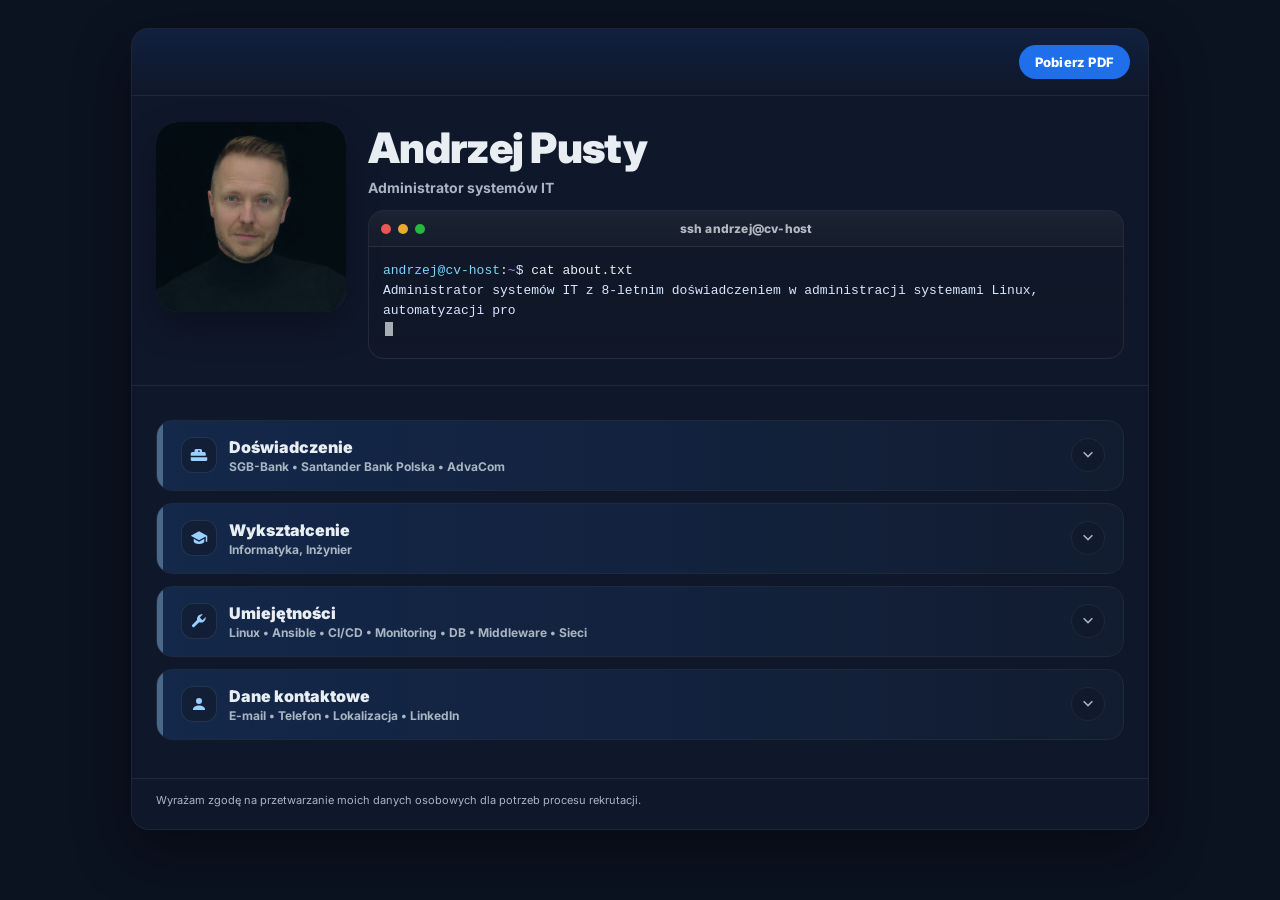
==== commit c88b133d: "Add og image dimensions and clean avatar aria label" ====
--- a/index.html
+++ b/index.html
@@ -12,6 +12,8 @@
 <meta property="og:description" content="Administrator systemów IT. Linux, automatyzacja, CI/CD, monitoring, bazy danych, HA.">
 <meta property="og:url" content="https://www.andrzejpusty.pl/">
 <meta property="og:image" content="https://www.andrzejpusty.pl/andrzej.jpg">
+<meta property="og:image:width" content="979">
+<meta property="og:image:height" content="1009">
 <meta property="og:image:alt" content="Andrzej Pusty — zdjęcie profilowe">
 <meta name="twitter:card" content="summary_large_image">
 <meta name="twitter:title" content="Andrzej Pusty — CV">
@@ -35,7 +37,7 @@
     </div>
 
     <section class="hero">
-      <div class="avatar" aria-label="Zdjęcie profilowe">
+      <div class="avatar">
         <img src="andrzej.jpg" alt="Andrzej Pusty" />
       </div>
 
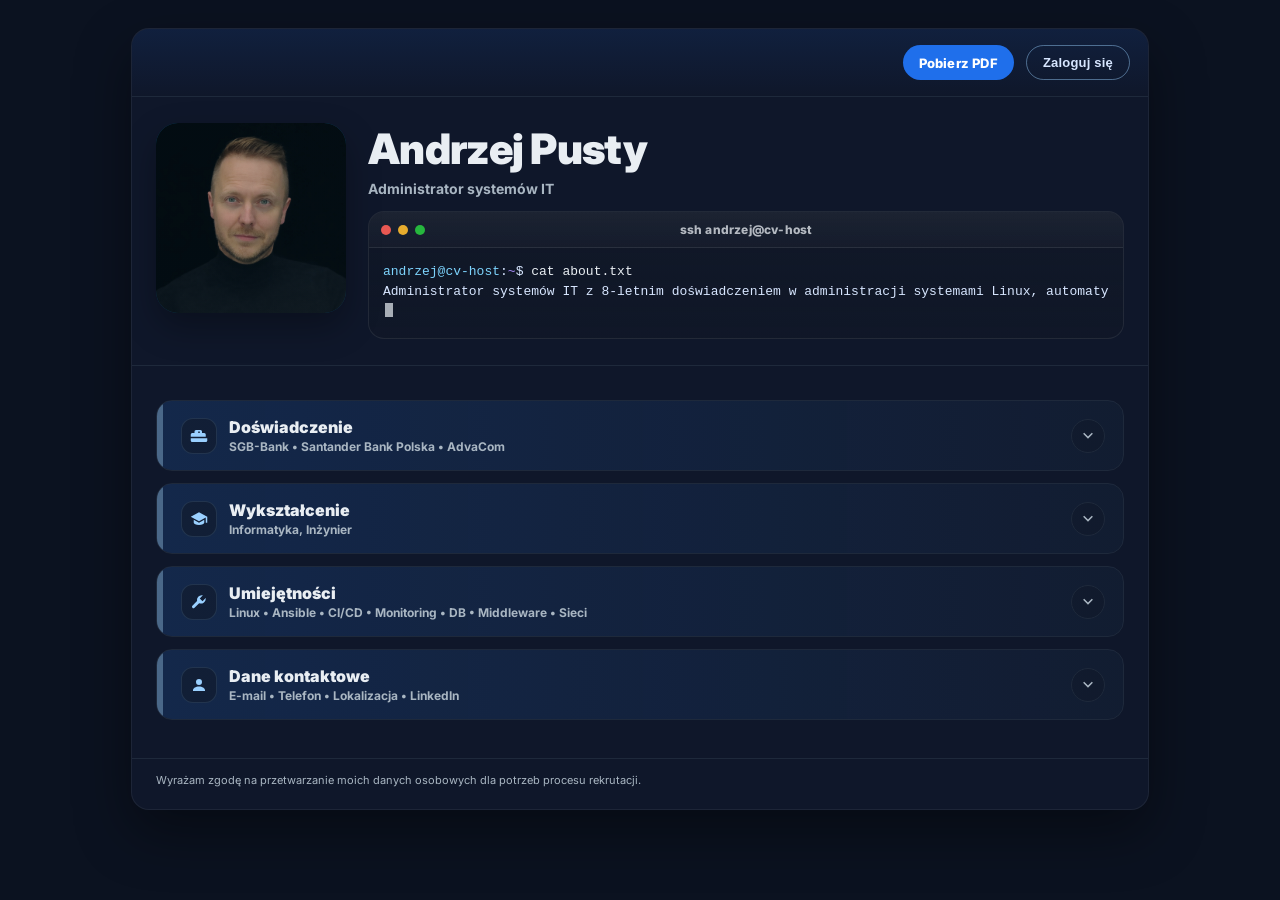
==== commit d7f7f08b: "Add login button and demo auth redirect to hello page" ====
--- a/index.html
+++ b/index.html
@@ -34,7 +34,26 @@
 
     <div class="topbar">
       <a class="btn" href="CV_Andrzej%20Pusty.pdf" download="CV_Andrzej Pusty.pdf">Pobierz PDF</a>
+      <button class="btn btn-login" id="openLogin" type="button">Zaloguj się</button>
     </div>
+
+    <dialog class="login-dialog" id="loginDialog" aria-labelledby="loginTitle">
+      <form class="login-form" id="loginForm">
+        <h2 id="loginTitle">Logowanie</h2>
+        <label for="loginInput">Login</label>
+        <input id="loginInput" name="login" type="text" autocomplete="username" required />
+
+        <label for="passwordInput">Hasło</label>
+        <input id="passwordInput" name="password" type="password" autocomplete="current-password" required />
+
+        <p id="loginError" class="login-error" role="alert" hidden>Nieprawidłowy login lub hasło.</p>
+
+        <div class="login-actions">
+          <button class="btn btn-login-cancel" id="closeLogin" type="button">Anuluj</button>
+          <button class="btn" type="submit">Zaloguj</button>
+        </div>
+      </form>
+    </dialog>
 
     <section class="hero">
       <div class="avatar">
@@ -337,6 +356,62 @@
 
   typeInto(target, aboutText, 14);
 });
+
+/* Login (demo, front-end only) */
+const DEMO_LOGIN = 'admin';
+const DEMO_PASSWORD = 'haslo123';
+
+document.addEventListener('DOMContentLoaded', () => {
+  const openBtn = document.getElementById('openLogin');
+  const closeBtn = document.getElementById('closeLogin');
+  const dialog = document.getElementById('loginDialog');
+  const form = document.getElementById('loginForm');
+  const error = document.getElementById('loginError');
+  const loginInput = document.getElementById('loginInput');
+  const passwordInput = document.getElementById('passwordInput');
+  if(!openBtn || !closeBtn || !dialog || !form || !error || !loginInput || !passwordInput) return;
+
+  const openDialog = () => {
+    error.hidden = true;
+    form.reset();
+    if(typeof dialog.showModal === 'function'){
+      dialog.showModal();
+    }else{
+      dialog.setAttribute('open', '');
+    }
+    loginInput.focus();
+  };
+
+  const closeDialog = () => {
+    if(typeof dialog.close === 'function'){
+      dialog.close();
+    }else{
+      dialog.removeAttribute('open');
+    }
+  };
+
+  openBtn.addEventListener('click', openDialog);
+  closeBtn.addEventListener('click', closeDialog);
+
+  dialog.addEventListener('click', (event) => {
+    if(event.target === dialog) closeDialog();
+  });
+
+  form.addEventListener('submit', (event) => {
+    event.preventDefault();
+
+    const login = loginInput.value.trim();
+    const password = passwordInput.value;
+    if(login === DEMO_LOGIN && password === DEMO_PASSWORD){
+      window.location.href = 'hello.html';
+      return;
+    }
+
+    error.hidden = false;
+    passwordInput.value = '';
+    passwordInput.focus();
+  });
+});
 </script>
 
 </body>
--- a/styles.css
+++ b/styles.css
@@ -69,6 +69,14 @@
   align-items:center;
   justify-content:center;
 }
+.btn-login{
+  background:transparent;
+  border:1px solid rgba(154,208,255,.45);
+  color:#d7e6ff;
+}
+.btn-login:hover{
+  border-color:rgba(154,208,255,.8);
+}
 .btn:hover{
   transform:translateY(-2px);
   box-shadow:0 10px 20px rgba(0,0,0,.25);
@@ -381,6 +389,62 @@
   border-top:1px solid var(--line);
 }
 
+/* login dialog */
+.login-dialog{
+  border:1px solid var(--line);
+  border-radius:16px;
+  background:var(--card);
+  color:var(--text);
+  width:min(92vw, 430px);
+  padding:0;
+  box-shadow:0 26px 60px rgba(0,0,0,.45);
+}
+.login-dialog::backdrop{
+  background:rgba(2, 6, 23, .7);
+}
+.login-form{
+  display:grid;
+  gap:10px;
+  padding:18px;
+}
+.login-form h2{
+  margin:0 0 4px;
+  font-size:22px;
+}
+.login-form label{
+  font-size:13px;
+  font-weight:700;
+  color:var(--muted);
+}
+.login-form input{
+  width:100%;
+  border:1px solid var(--line);
+  border-radius:10px;
+  background:#0b1220;
+  color:var(--text);
+  padding:10px 12px;
+  font-size:14px;
+}
+.login-form input:focus-visible{
+  outline:2px solid #9ad0ff;
+  outline-offset:2px;
+}
+.login-error{
+  margin:2px 0 0;
+  color:#ff8f8f;
+  font-size:13px;
+  font-weight:700;
+}
+.login-actions{
+  margin-top:8px;
+  display:flex;
+  justify-content:flex-end;
+  gap:10px;
+}
+.btn-login-cancel{
+  background:#1f2937;
+}
+
 /* responsive */
 @media(max-width:780px){
   .hero{ grid-template-columns:1fr; }
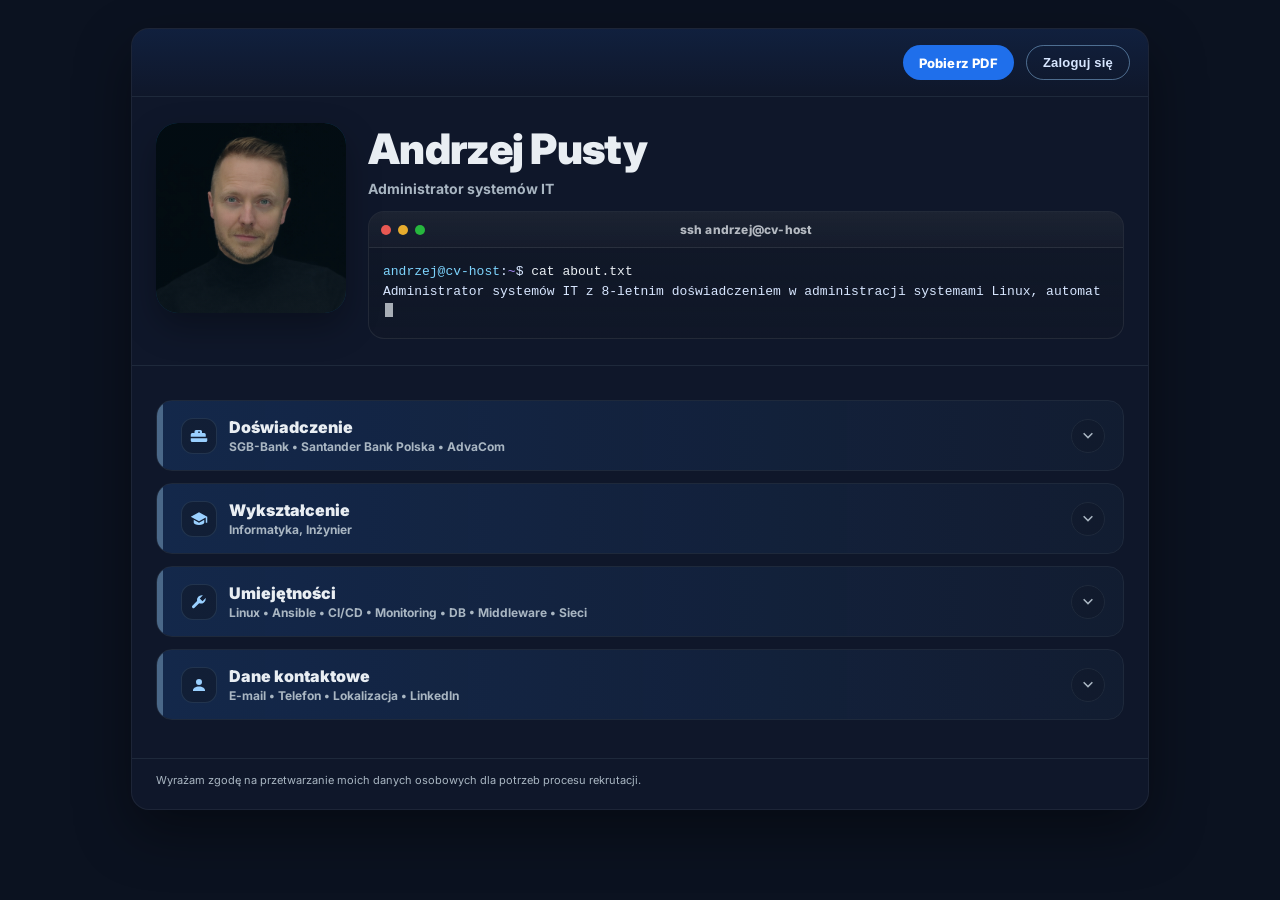
==== commit ff47b8ae: "Update demo password to Ansible123!" ====
--- a/index.html
+++ b/index.html
@@ -359,7 +359,7 @@
 
 /* Login (demo, front-end only) */
 const DEMO_LOGIN = 'admin';
-const DEMO_PASSWORD = 'haslo123';
+const DEMO_PASSWORD = 'Ansible123!';
 
 document.addEventListener('DOMContentLoaded', () => {
   const openBtn = document.getElementById('openLogin');
